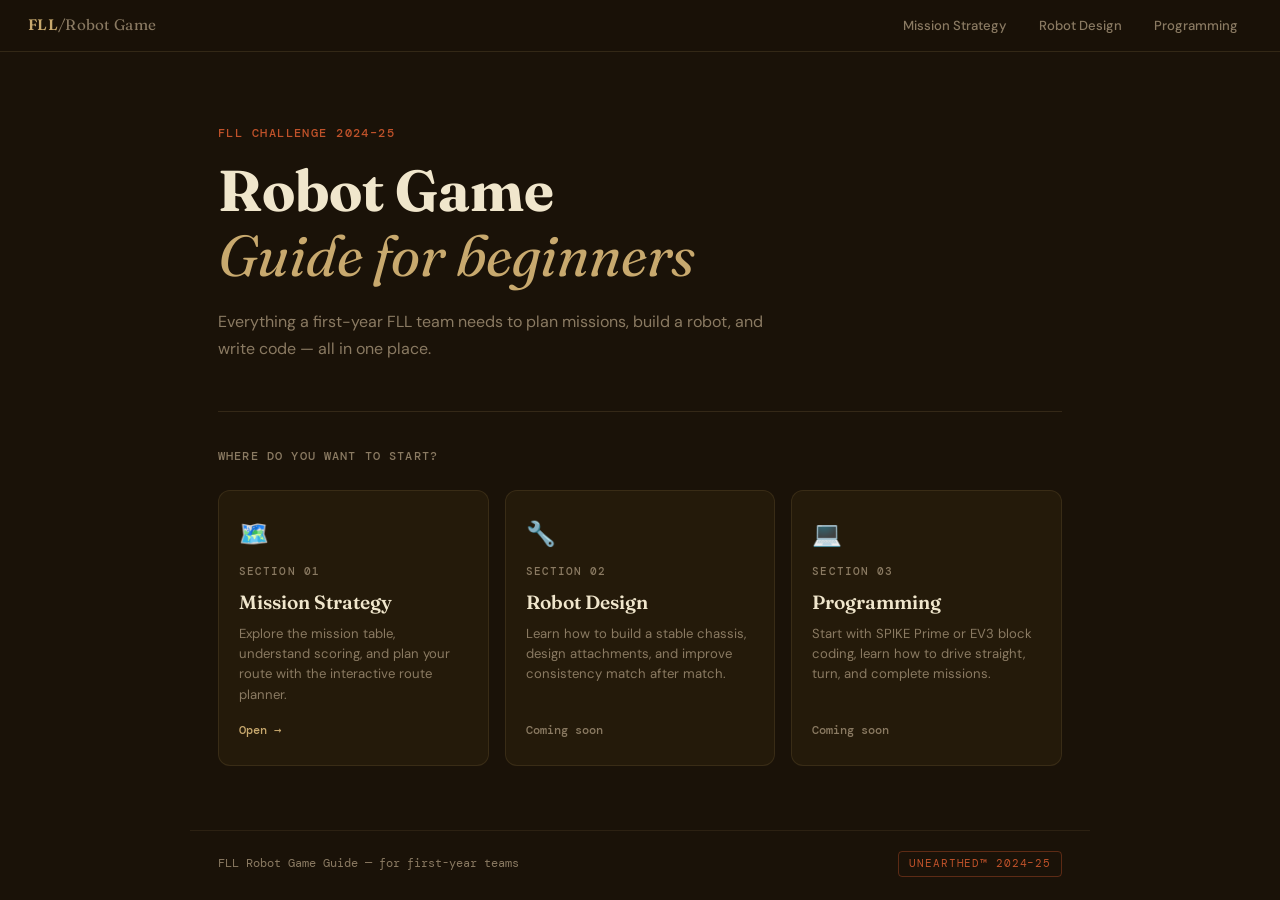
==== index.html @ e4ad35db "Initial implementation of FLL Robot Game Guide web app Implements the full static site per claude-co" ====
<!DOCTYPE html>
<html lang="en">
<head>
  <meta charset="UTF-8">
  <meta name="viewport" content="width=device-width, initial-scale=1.0">
  <title>FLL Robot Game Guide — UNEARTHED™ 2024–25</title>
  <link rel="preconnect" href="https://fonts.googleapis.com">
  <link rel="preconnect" href="https://fonts.gstatic.com" crossorigin>
  <link href="https://fonts.googleapis.com/css2?family=Fraunces:ital,opsz,wght@0,9..144,400;0,9..144,600;0,9..144,700;1,9..144,400;1,9..144,600&family=DM+Sans:wght@400;500;600&family=DM+Mono:wght@400;500&display=swap" rel="stylesheet">
  <style>
    *, *::before, *::after { box-sizing: border-box; margin: 0; padding: 0; }

    :root {
      --soil:  #1a1208;
      --earth: #241a0a;
      --stone: #2e2416;
      --sand:  #c8a96e;
      --cream: #f0e6cc;
      --moss:  #4a7c3f;
      --rust:  #c0522a;
      --muted: #8a7a62;
      --font-display: 'Fraunces', serif;
      --font-body: 'DM Sans', sans-serif;
      --font-mono: 'DM Mono', monospace;
    }

    html { font-size: 16px; }

    body {
      background: var(--soil);
      color: var(--cream);
      font-family: var(--font-body);
      line-height: 1.6;
      min-height: 100vh;
    }

    a { color: inherit; text-decoration: none; }

    /* ── Navigation ── */
    .site-nav {
      position: fixed;
      top: 0; left: 0; right: 0;
      height: 52px;
      background: rgba(26,18,8,0.92);
      backdrop-filter: blur(8px);
      border-bottom: 1px solid rgba(200,169,110,0.15);
      display: flex;
      align-items: center;
      justify-content: space-between;
      padding: 0 28px;
      z-index: 100;
    }

    .nav-logo {
      font-family: var(--font-display);
      font-size: 0.95rem;
      font-weight: 600;
      color: var(--sand);
      letter-spacing: 0.02em;
    }

    .nav-logo span { color: var(--muted); font-weight: 400; }

    .nav-links { display: flex; gap: 4px; align-items: center; }

    .nav-links a {
      padding: 6px 14px;
      border-radius: 6px;
      font-size: 0.82rem;
      font-weight: 500;
      color: var(--muted);
      transition: color 0.15s, background 0.15s;
    }

    .nav-links a:hover {
      color: var(--cream);
      background: rgba(200,169,110,0.08);
    }

    /* ── Page ── */
    .page {
      padding-top: 52px;
      max-width: 900px;
      margin: 0 auto;
      padding-left: 28px;
      padding-right: 28px;
    }

    /* ── Hero ── */
    .hero {
      padding: 72px 0 48px;
    }

    .hero-eyebrow {
      font-family: var(--font-mono);
      font-size: 0.75rem;
      font-weight: 500;
      color: var(--rust);
      letter-spacing: 0.12em;
      text-transform: uppercase;
      margin-bottom: 16px;
    }

    .hero-title {
      font-family: var(--font-display);
      font-size: clamp(2.4rem, 5vw, 3.6rem);
      font-weight: 700;
      color: var(--cream);
      line-height: 1.12;
      margin-bottom: 20px;
    }

    .hero-title em {
      font-style: italic;
      color: var(--sand);
      font-weight: 400;
    }

    .hero-sub {
      font-size: 1rem;
      color: var(--muted);
      max-width: 560px;
      line-height: 1.7;
    }

    /* ── Divider ── */
    .divider {
      border: none;
      border-top: 1px solid rgba(200,169,110,0.15);
      margin: 0;
    }

    /* ── Section label ── */
    .section-label {
      padding: 36px 0 24px;
      font-family: var(--font-mono);
      font-size: 0.72rem;
      font-weight: 500;
      color: var(--muted);
      letter-spacing: 0.1em;
      text-transform: uppercase;
    }

    /* ── Card grid ── */
    .card-grid {
      display: grid;
      grid-template-columns: repeat(3, 1fr);
      gap: 16px;
      padding-bottom: 64px;
    }

    @media (max-width: 680px) {
      .card-grid { grid-template-columns: 1fr; }
    }

    /* ── Card ── */
    .card {
      background: var(--earth);
      border: 1px solid rgba(200,169,110,0.12);
      border-radius: 12px;
      padding: 24px 20px;
      display: flex;
      flex-direction: column;
      gap: 10px;
      position: relative;
      overflow: hidden;
      transition: transform 0.18s, border-color 0.18s;
      cursor: pointer;
    }

    .card::after {
      content: '';
      position: absolute;
      bottom: 0; left: 0; right: 0;
      height: 2px;
      background: var(--accent-color, var(--rust));
      transform: scaleX(0);
      transform-origin: left;
      transition: transform 0.22s ease;
    }

    .card:hover { transform: translateY(-3px); border-color: rgba(200,169,110,0.25); }
    .card:hover::after { transform: scaleX(1); }

    .card-icon { font-size: 1.5rem; }

    .card-label {
      font-family: var(--font-mono);
      font-size: 0.68rem;
      font-weight: 500;
      color: var(--muted);
      letter-spacing: 0.1em;
      text-transform: uppercase;
    }

    .card-title {
      font-family: var(--font-display);
      font-size: 1.2rem;
      font-weight: 600;
      color: var(--cream);
      line-height: 1.2;
    }

    .card-desc {
      font-size: 0.82rem;
      color: var(--muted);
      line-height: 1.55;
      flex: 1;
    }

    .card-cta {
      font-family: var(--font-mono);
      font-size: 0.78rem;
      font-weight: 500;
      color: var(--sand);
      margin-top: 6px;
    }

    .card-cta.muted { color: var(--muted); }

    /* ── Footer ── */
    footer {
      border-top: 1px solid rgba(200,169,110,0.1);
      padding: 20px 28px;
      max-width: 900px;
      margin: 0 auto;
      display: flex;
      align-items: center;
      justify-content: space-between;
      gap: 12px;
      flex-wrap: wrap;
    }

    .footer-left {
      font-family: var(--font-mono);
      font-size: 0.72rem;
      color: var(--muted);
    }

    .footer-badge {
      font-family: var(--font-mono);
      font-size: 0.68rem;
      color: var(--rust);
      border: 1px solid rgba(192,82,42,0.4);
      padding: 3px 10px;
      border-radius: 4px;
      letter-spacing: 0.08em;
    }
  </style>
</head>
<body>

  <nav class="site-nav">
    <a href="index.html" class="nav-logo">FLL<span>/Robot Game</span></a>
    <div class="nav-links">
      <a href="mission-strategy.html">Mission Strategy</a>
      <a href="#">Robot Design</a>
      <a href="#">Programming</a>
    </div>
  </nav>

  <main class="page">
    <section class="hero">
      <p class="hero-eyebrow">FLL Challenge 2024–25</p>
      <h1 class="hero-title">Robot Game<br><em>Guide for beginners</em></h1>
      <p class="hero-sub">Everything a first-year FLL team needs to plan missions, build a robot, and write code — all in one place.</p>
    </section>

    <hr class="divider">

    <p class="section-label">Where do you want to start?</p>

    <div class="card-grid">

      <a href="mission-strategy.html" class="card" style="--accent-color: #c0522a;">
        <div class="card-icon">🗺️</div>
        <div class="card-label">Section 01</div>
        <div class="card-title">Mission Strategy</div>
        <p class="card-desc">Explore the mission table, understand scoring, and plan your route with the interactive route planner.</p>
        <div class="card-cta">Open →</div>
      </a>

      <div class="card" style="--accent-color: #4a7c3f;">
        <div class="card-icon">🔧</div>
        <div class="card-label">Section 02</div>
        <div class="card-title">Robot Design</div>
        <p class="card-desc">Learn how to build a stable chassis, design attachments, and improve consistency match after match.</p>
        <div class="card-cta muted">Coming soon</div>
      </div>

      <div class="card" style="--accent-color: #4a6e8a;">
        <div class="card-icon">💻</div>
        <div class="card-label">Section 03</div>
        <div class="card-title">Programming</div>
        <p class="card-desc">Start with SPIKE Prime or EV3 block coding, learn how to drive straight, turn, and complete missions.</p>
        <div class="card-cta muted">Coming soon</div>
      </div>

    </div>
  </main>

  <footer>
    <span class="footer-left">FLL Robot Game Guide — for first-year teams</span>
    <span class="footer-badge">UNEARTHED™ 2024–25</span>
  </footer>

</body>
</html>
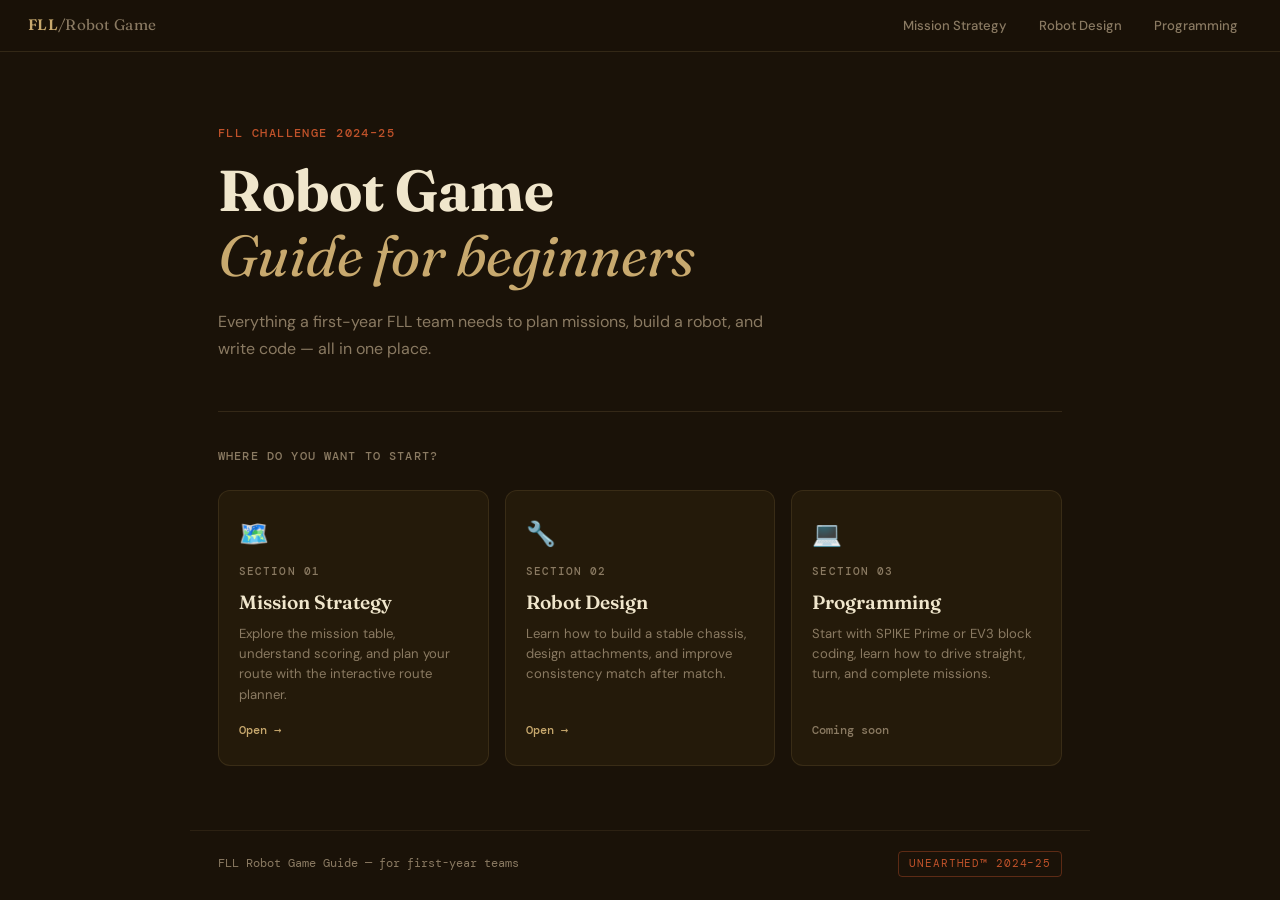
==== commit 55171afb: "Add Robot Design page with Chassis and Attachments tabs Interactive expandable cards with tips and a" ====
--- a/index.html
+++ b/index.html
@@ -280,13 +280,13 @@
         <div class="card-cta">Open →</div>
       </a>
 
-      <div class="card" style="--accent-color: #4a7c3f;">
+      <a href="robot-design.html" class="card" style="--accent-color: #4a7c3f;">
         <div class="card-icon">🔧</div>
         <div class="card-label">Section 02</div>
         <div class="card-title">Robot Design</div>
         <p class="card-desc">Learn how to build a stable chassis, design attachments, and improve consistency match after match.</p>
-        <div class="card-cta muted">Coming soon</div>
-      </div>
+        <div class="card-cta">Open →</div>
+      </a>
 
       <div class="card" style="--accent-color: #4a6e8a;">
         <div class="card-icon">💻</div>
